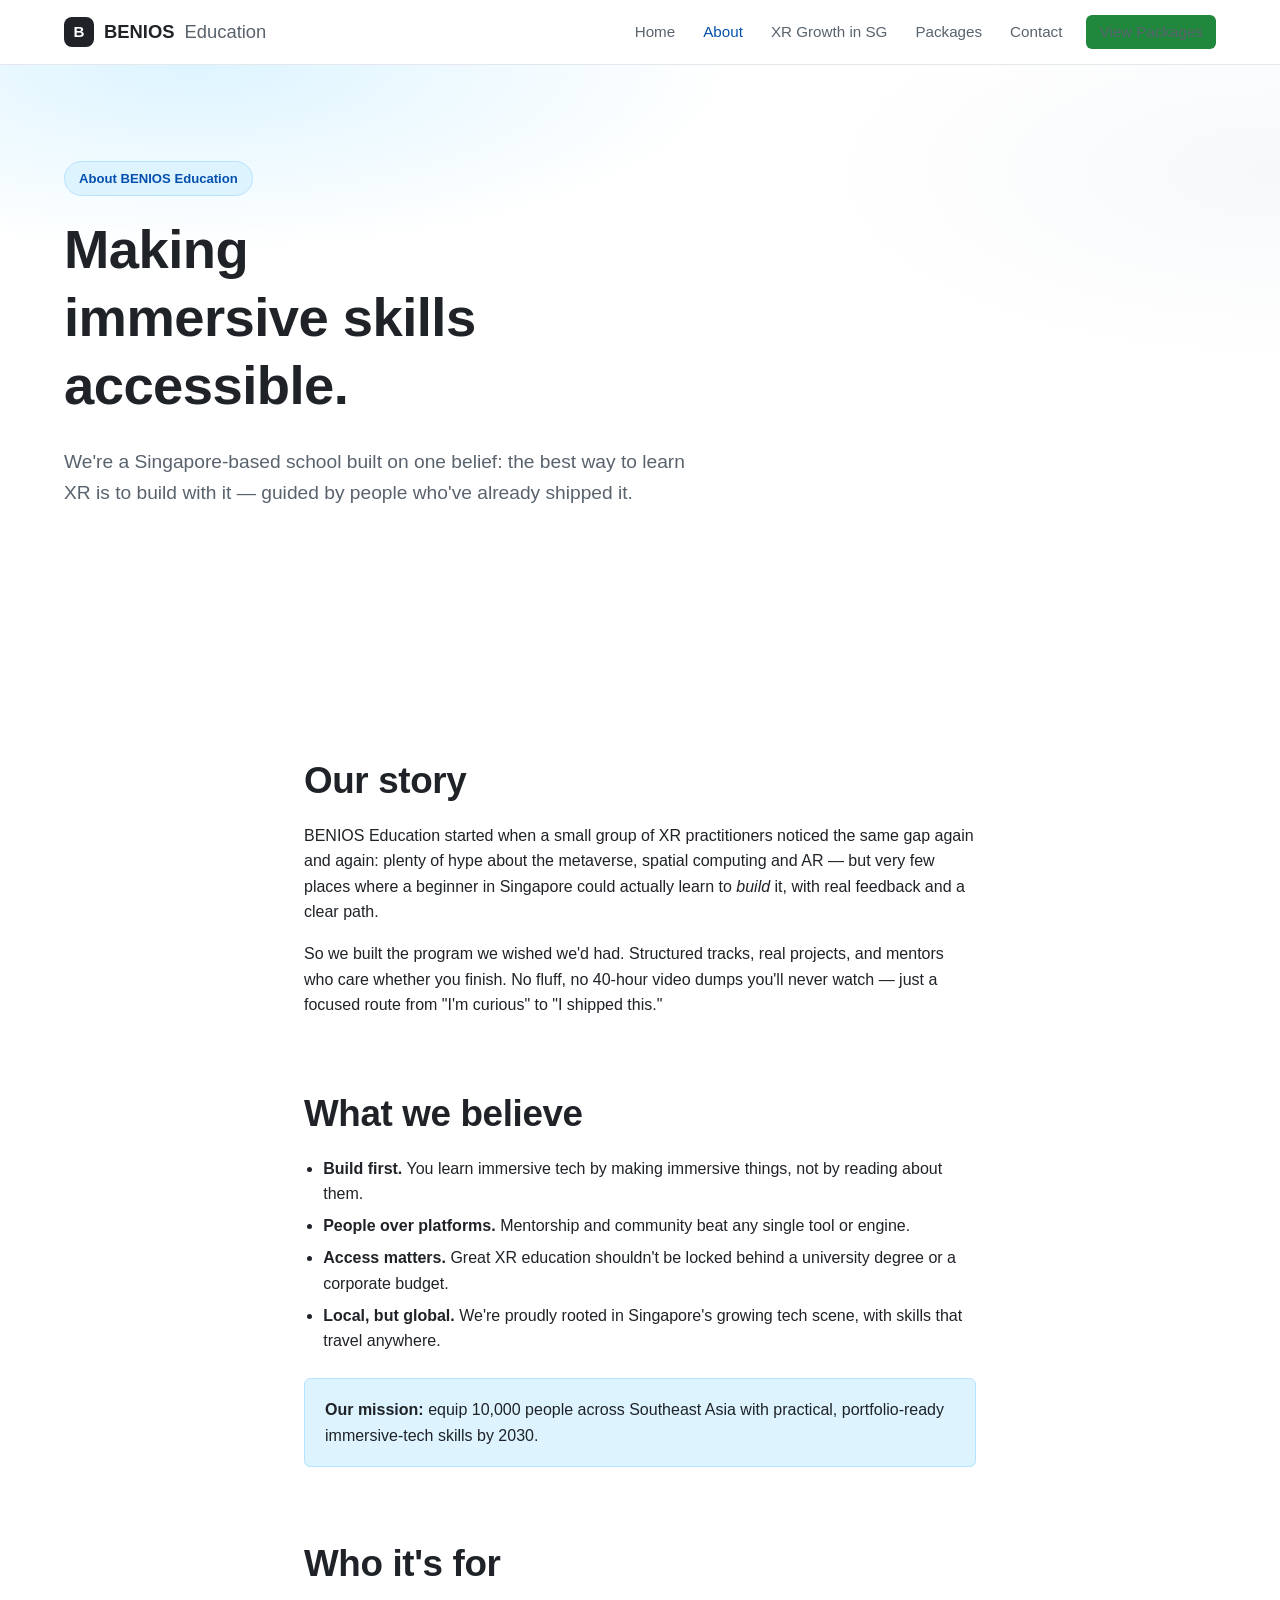
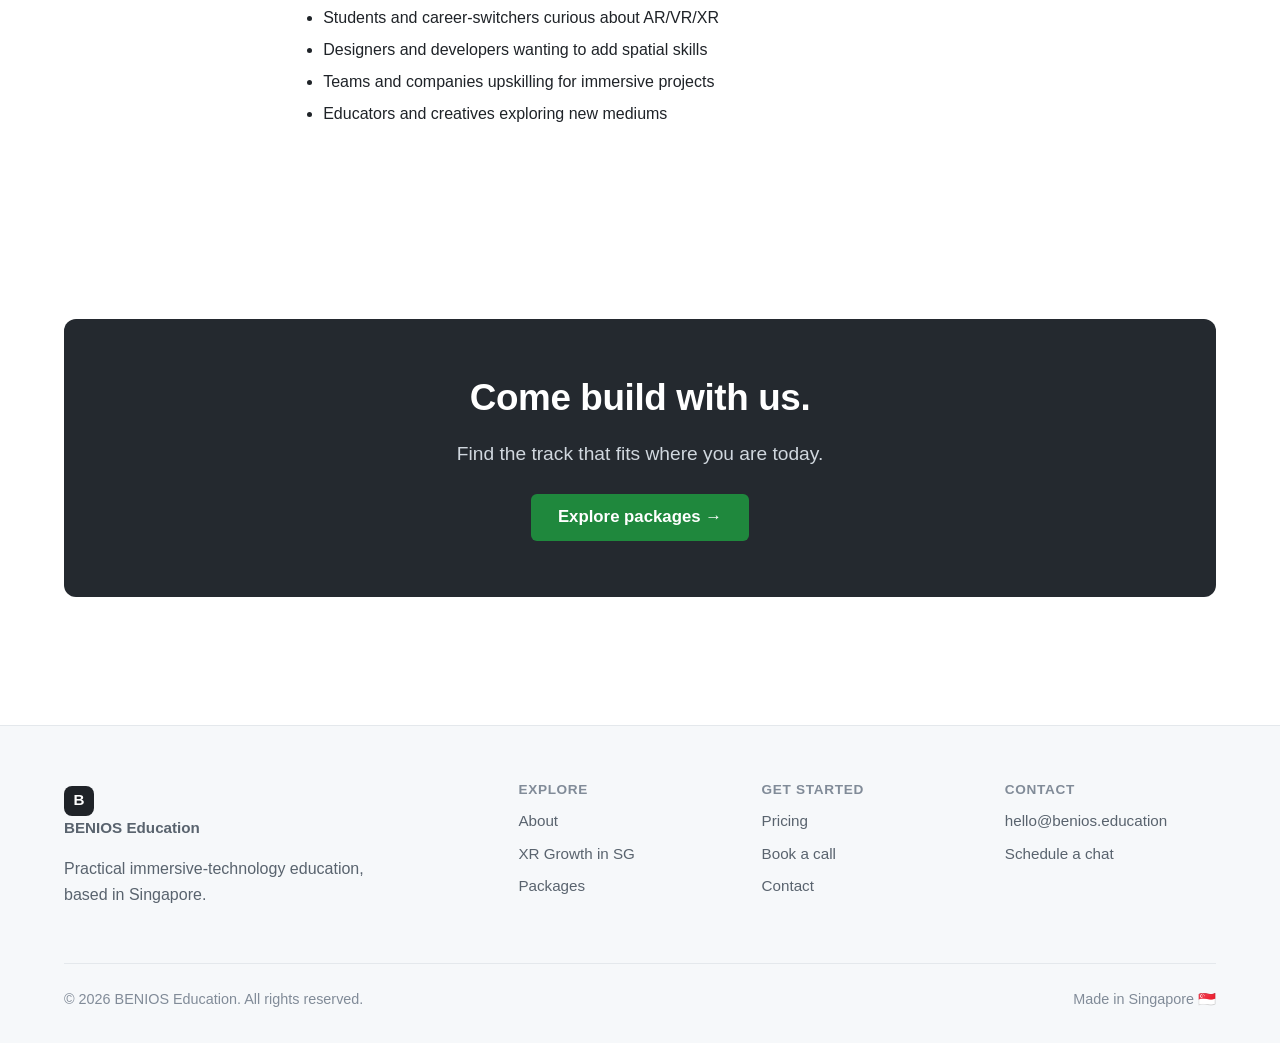
==== about.html @ 7c696fde "Initial BENIOS Education site: landing, about, XR growth, packages, booking - Static multi-page site" ====
<!DOCTYPE html>
<html lang="en">
<head>
  <meta charset="UTF-8" />
  <meta name="viewport" content="width=device-width, initial-scale=1.0" />
  <title>About — BENIOS Education</title>
  <meta name="description" content="BENIOS Education is a Singapore-based immersive-technology school on a mission to make XR skills accessible and practical." />
  <link rel="stylesheet" href="assets/styles.css" />
  <link rel="icon" href="data:image/svg+xml,<svg xmlns='http://www.w3.org/2000/svg' viewBox='0 0 100 100'><rect width='100' height='100' rx='20' fill='%231f2328'/><text x='50' y='68' font-size='58' fill='white' font-family='sans-serif' font-weight='bold' text-anchor='middle'>B</text></svg>" />
</head>
<body>
  <header class="site-header">
    <div class="container nav">
      <a class="brand" href="index.html"><span class="mark">B</span> BENIOS <span class="muted" style="font-weight:500">Education</span></a>
      <button class="nav-toggle" aria-label="Menu" onclick="document.getElementById('nav').classList.toggle('open')">☰</button>
      <nav class="nav-links" id="nav">
        <a href="index.html">Home</a>
        <a href="about.html" class="active">About</a>
        <a href="xr-growth.html">XR Growth in SG</a>
        <a href="packages.html">Packages</a>
        <a href="book.html">Contact</a>
        <a class="btn btn-primary nav-cta" href="packages.html">View Packages</a>
      </nav>
    </div>
  </header>

  <section class="hero">
    <div class="container">
      <span class="eyebrow">About BENIOS Education</span>
      <h1>Making immersive skills accessible.</h1>
      <p class="lead">We're a Singapore-based school built on one belief: the best way to learn XR is to build with it — guided by people who've already shipped it.</p>
    </div>
  </section>

  <section class="section">
    <div class="container prose">
      <h2>Our story</h2>
      <p>BENIOS Education started when a small group of XR practitioners noticed the same gap again and again: plenty of hype about the metaverse, spatial computing and AR — but very few places where a beginner in Singapore could actually learn to <em>build</em> it, with real feedback and a clear path.</p>
      <p>So we built the program we wished we'd had. Structured tracks, real projects, and mentors who care whether you finish. No fluff, no 40-hour video dumps you'll never watch — just a focused route from "I'm curious" to "I shipped this."</p>

      <h2>What we believe</h2>
      <ul>
        <li><strong>Build first.</strong> You learn immersive tech by making immersive things, not by reading about them.</li>
        <li><strong>People over platforms.</strong> Mentorship and community beat any single tool or engine.</li>
        <li><strong>Access matters.</strong> Great XR education shouldn't be locked behind a university degree or a corporate budget.</li>
        <li><strong>Local, but global.</strong> We're proudly rooted in Singapore's growing tech scene, with skills that travel anywhere.</li>
      </ul>

      <div class="callout">
        <strong>Our mission:</strong> equip 10,000 people across Southeast Asia with practical, portfolio-ready immersive-tech skills by 2030.
      </div>

      <h2>Who it's for</h2>
      <ul>
        <li>Students and career-switchers curious about AR/VR/XR</li>
        <li>Designers and developers wanting to add spatial skills</li>
        <li>Teams and companies upskilling for immersive projects</li>
        <li>Educators and creatives exploring new mediums</li>
      </ul>
    </div>
  </section>

  <section class="section">
    <div class="container">
      <div class="cta-band">
        <h2>Come build with us.</h2>
        <p class="lead center" style="margin:0 auto 24px">Find the track that fits where you are today.</p>
        <a class="btn btn-primary btn-lg" href="packages.html">Explore packages →</a>
      </div>
    </div>
  </section>

  <footer class="site-footer">
    <div class="container">
      <div class="footer-grid">
        <div>
          <a class="brand" href="index.html"><span class="mark">B</span> BENIOS Education</a>
          <p class="muted" style="margin-top:12px; max-width:36ch">Practical immersive-technology education, based in Singapore.</p>
        </div>
        <div><h4>Explore</h4><a href="about.html">About</a><a href="xr-growth.html">XR Growth in SG</a><a href="packages.html">Packages</a></div>
        <div><h4>Get started</h4><a href="packages.html">Pricing</a><a href="book.html">Book a call</a><a href="book.html">Contact</a></div>
        <div><h4>Contact</h4><a href="mailto:hello@benios.education">hello@benios.education</a><a href="book.html">Schedule a chat</a></div>
      </div>
      <div class="footer-bottom"><span>© 2026 BENIOS Education. All rights reserved.</span><span>Made in Singapore 🇸🇬</span></div>
    </div>
  </footer>
</body>
</html>
---- assets/styles.css ----
/* ============================================================
   BENIOS Education — Design System
   Built on GitHub Primer principles: system fonts, generous
   whitespace, restrained palette, functional color tokens.
   ============================================================ */

:root {
  /* Primer-style neutral scale */
  --canvas: #ffffff;
  --canvas-subtle: #f6f8fa;
  --canvas-inset: #f0f2f5;
  --border: #d0d7de;
  --border-muted: #e4e8ec;

  --fg-default: #1f2328;
  --fg-muted: #59636e;
  --fg-subtle: #818b98;
  --fg-on-emphasis: #ffffff;

  /* Primer accent (blue) — links, highlights, focus */
  --accent: #0969da;
  --accent-emphasis: #0550ae;
  --accent-subtle: #ddf4ff;
  --accent-muted: #b6e3ff;

  /* Primer primary action (green) */
  --primary: #1f883d;
  --primary-emphasis: #1a7f37;

  --success: #1a7f37;
  --attention: #9a6700;

  --shadow-sm: 0 1px 3px rgba(31, 35, 40, 0.06), 0 1px 2px rgba(31, 35, 40, 0.04);
  --shadow-md: 0 8px 24px rgba(31, 35, 40, 0.10);
  --shadow-lg: 0 16px 48px rgba(31, 35, 40, 0.16);

  --radius: 6px;
  --radius-lg: 12px;
  --maxw: 1200px;

  --font: -apple-system, BlinkMacSystemFont, "Segoe UI", "Noto Sans",
    Helvetica, Arial, sans-serif;
  --mono: ui-monospace, SFMono-Regular, "SF Mono", Menlo, Consolas, monospace;
}

* { box-sizing: border-box; }

html { scroll-behavior: smooth; }

body {
  margin: 0;
  font-family: var(--font);
  color: var(--fg-default);
  background: var(--canvas);
  line-height: 1.6;
  -webkit-font-smoothing: antialiased;
  text-rendering: optimizeLegibility;
}

a { color: var(--accent-emphasis); text-decoration: none; }
a:hover { text-decoration: underline; }

h1, h2, h3, h4 { line-height: 1.25; letter-spacing: -0.01em; margin: 0 0 .5em; }
h1 { font-size: clamp(2.2rem, 5vw, 3.4rem); font-weight: 800; }
h2 { font-size: clamp(1.6rem, 3.5vw, 2.3rem); font-weight: 700; }
h3 { font-size: 1.25rem; font-weight: 650; }
p { margin: 0 0 1rem; }

.container { max-width: var(--maxw); margin: 0 auto; padding: 0 24px; }
.section { padding: 88px 0; }
.section-sm { padding: 56px 0; }
.center { text-align: center; }
.muted { color: var(--fg-muted); }
.lead { font-size: 1.2rem; color: var(--fg-muted); max-width: 640px; }
.lead.center { margin-left: auto; margin-right: auto; }

/* ---------- Buttons ---------- */
.btn {
  display: inline-flex; align-items: center; gap: 8px;
  padding: 11px 20px; border-radius: var(--radius);
  font-weight: 600; font-size: .95rem; cursor: pointer;
  border: 1px solid transparent; transition: all .15s ease;
  text-decoration: none; line-height: 1;
}
.btn:hover { text-decoration: none; }
.btn-primary { background: var(--primary); color: #fff; }
.btn-primary:hover { background: var(--primary-emphasis); box-shadow: var(--shadow-md); }
.btn-secondary { background: var(--canvas); color: var(--fg-default); border-color: var(--border); }
.btn-secondary:hover { background: var(--canvas-subtle); border-color: var(--fg-subtle); }
.btn-lg { padding: 14px 26px; font-size: 1.05rem; }
.btn-block { width: 100%; justify-content: center; }

/* ---------- Header ---------- */
.site-header {
  position: sticky; top: 0; z-index: 50;
  background: rgba(255,255,255,.85); backdrop-filter: saturate(180%) blur(12px);
  border-bottom: 1px solid var(--border-muted);
}
.nav { display: flex; align-items: center; justify-content: space-between; height: 64px; }
.brand { display: flex; align-items: center; gap: 10px; font-weight: 800; font-size: 1.15rem; color: var(--fg-default); }
.brand:hover { text-decoration: none; }
.brand .mark {
  width: 30px; height: 30px; border-radius: 8px;
  background: var(--fg-default);
  display: grid; place-items: center; color: #fff; font-weight: 800; font-size: .95rem;
}
.nav-links { display: flex; align-items: center; gap: 4px; }
.nav-links a { color: var(--fg-muted); font-weight: 500; font-size: .95rem; padding: 8px 12px; border-radius: var(--radius); }
.nav-links a:hover { color: var(--fg-default); background: var(--canvas-subtle); text-decoration: none; }
.nav-links a.active { color: var(--accent-emphasis); }
.nav-cta { margin-left: 8px; }
.nav-toggle { display: none; background: none; border: 1px solid var(--border); border-radius: var(--radius); padding: 6px 10px; cursor: pointer; }

/* ---------- Hero ---------- */
.hero { padding: 96px 0 72px; position: relative; overflow: hidden; }
.hero::before {
  content: ""; position: absolute; inset: 0; z-index: -1;
  background:
    radial-gradient(60% 50% at 15% 0%, var(--accent-subtle), transparent 70%),
    radial-gradient(50% 50% at 100% 20%, var(--canvas-subtle), transparent 70%);
}
.eyebrow {
  display: inline-flex; align-items: center; gap: 8px;
  background: var(--accent-subtle); color: var(--accent-emphasis);
  border: 1px solid var(--accent-muted);
  padding: 6px 14px; border-radius: 999px; font-size: .82rem; font-weight: 600;
  margin-bottom: 20px;
}
.hero h1 { max-width: 14ch; }
.hero-cta { display: flex; gap: 12px; flex-wrap: wrap; margin-top: 28px; }
.hero-note { margin-top: 16px; font-size: .9rem; color: var(--fg-subtle); }

/* ---------- Grid & cards ---------- */
.grid { display: grid; gap: 24px; }
.grid-3 { grid-template-columns: repeat(3, 1fr); }
.grid-2 { grid-template-columns: repeat(2, 1fr); }

.card {
  background: var(--canvas); border: 1px solid var(--border-muted);
  border-radius: var(--radius-lg); padding: 28px;
  box-shadow: var(--shadow-sm); transition: transform .15s ease, box-shadow .15s ease, border-color .15s ease;
}
.card:hover { transform: translateY(-3px); box-shadow: var(--shadow-md); border-color: var(--accent-muted); }
.card .icon {
  width: 44px; height: 44px; border-radius: 10px; background: var(--accent-subtle);
  display: grid; place-items: center; font-size: 1.3rem; margin-bottom: 16px;
}

/* ---------- Stats ---------- */
.stats { display: grid; grid-template-columns: repeat(4, 1fr); gap: 24px; text-align: center; }
.stat .num { font-size: 2.4rem; font-weight: 800; color: var(--accent-emphasis); letter-spacing: -0.02em; }
.stat .label { color: var(--fg-muted); font-size: .95rem; }

/* ---------- Pricing ---------- */
.pricing { display: grid; grid-template-columns: repeat(3, 1fr); gap: 24px; align-items: start; }
.plan {
  background: var(--canvas); border: 1px solid var(--border);
  border-radius: var(--radius-lg); padding: 32px; display: flex; flex-direction: column;
  box-shadow: var(--shadow-sm);
}
.plan.featured { border: 2px solid var(--accent); box-shadow: var(--shadow-md); position: relative; }
.plan.featured .badge {
  position: absolute; top: -13px; left: 50%; transform: translateX(-50%);
  background: var(--accent); color: #fff; font-size: .75rem; font-weight: 700;
  padding: 5px 14px; border-radius: 999px; letter-spacing: .02em;
}
.plan .name { font-size: 1.15rem; font-weight: 700; }
.plan .price { font-size: 2.6rem; font-weight: 800; letter-spacing: -0.02em; margin: 8px 0 2px; }
.plan .price span { font-size: 1rem; font-weight: 500; color: var(--fg-muted); }
.plan .desc { color: var(--fg-muted); font-size: .95rem; min-height: 44px; }
.plan ul { list-style: none; padding: 0; margin: 22px 0; flex: 1; }
.plan li { display: flex; gap: 10px; align-items: flex-start; padding: 7px 0; font-size: .95rem; }
.plan li::before { content: "✓"; color: var(--success); font-weight: 800; flex: none; }

/* ---------- Steps ---------- */
.steps { counter-reset: step; display: grid; gap: 20px; }
.step { display: flex; gap: 18px; }
.step .n {
  counter-increment: step; flex: none; width: 38px; height: 38px; border-radius: 50%;
  background: var(--accent); color: #fff; font-weight: 700; display: grid; place-items: center;
}
.step .n::before { content: counter(step); }

/* ---------- CTA band ---------- */
.cta-band {
  background: #24292f;
  color: #fff; border-radius: var(--radius-lg); padding: 56px 48px; text-align: center;
}
.cta-band h2 { color: #fff; }
.cta-band .lead, .cta-band .muted { color: #d0d7de; }
.cta-band .btn-secondary { background: transparent; color: #fff; border-color: #57606a; }
.cta-band .btn-secondary:hover { background: #32383f; border-color: #8b949e; }

/* ---------- Footer ---------- */
.site-footer { border-top: 1px solid var(--border-muted); background: var(--canvas-subtle); padding: 56px 0 32px; margin-top: 40px; }
.footer-grid { display: grid; grid-template-columns: 2fr 1fr 1fr 1fr; gap: 32px; }
.footer-grid h4 { font-size: .85rem; text-transform: uppercase; letter-spacing: .05em; color: var(--fg-subtle); }
.footer-grid a { display: block; color: var(--fg-muted); padding: 4px 0; font-size: .95rem; }
.footer-bottom { border-top: 1px solid var(--border-muted); margin-top: 40px; padding-top: 24px; color: var(--fg-subtle); font-size: .9rem; display: flex; justify-content: space-between; flex-wrap: wrap; gap: 8px; }

/* ---------- Misc ---------- */
.pill { display: inline-block; background: var(--accent-subtle); color: var(--accent-emphasis); font-size: .8rem; font-weight: 600; padding: 4px 12px; border-radius: 999px; margin-bottom: 16px; }
.divider { height: 1px; background: var(--border-muted); border: 0; margin: 0; }
.prose { max-width: 720px; margin: 0 auto; }
.prose h2 { margin-top: 2em; }
.prose ul { padding-left: 1.2em; }
.prose li { margin: .4em 0; }
.callout { background: var(--accent-subtle); border: 1px solid var(--accent-muted); border-radius: var(--radius); padding: 18px 20px; margin: 24px 0; }
.embed-wrap { border: 1px solid var(--border); border-radius: var(--radius-lg); overflow: hidden; box-shadow: var(--shadow-sm); background: #fff; }

/* ---------- Responsive ---------- */
@media (max-width: 900px) {
  .grid-3, .pricing, .footer-grid { grid-template-columns: 1fr; }
  .grid-2 { grid-template-columns: 1fr; }
  .stats { grid-template-columns: repeat(2, 1fr); }
  .nav-links { display: none; position: absolute; top: 64px; left: 0; right: 0; flex-direction: column; background: #fff; border-bottom: 1px solid var(--border); padding: 12px 24px; align-items: stretch; }
  .nav-links.open { display: flex; }
  .nav-links a { padding: 12px; }
  .nav-toggle { display: block; }
  .cta-band { padding: 40px 24px; }
  .section { padding: 60px 0; }
}
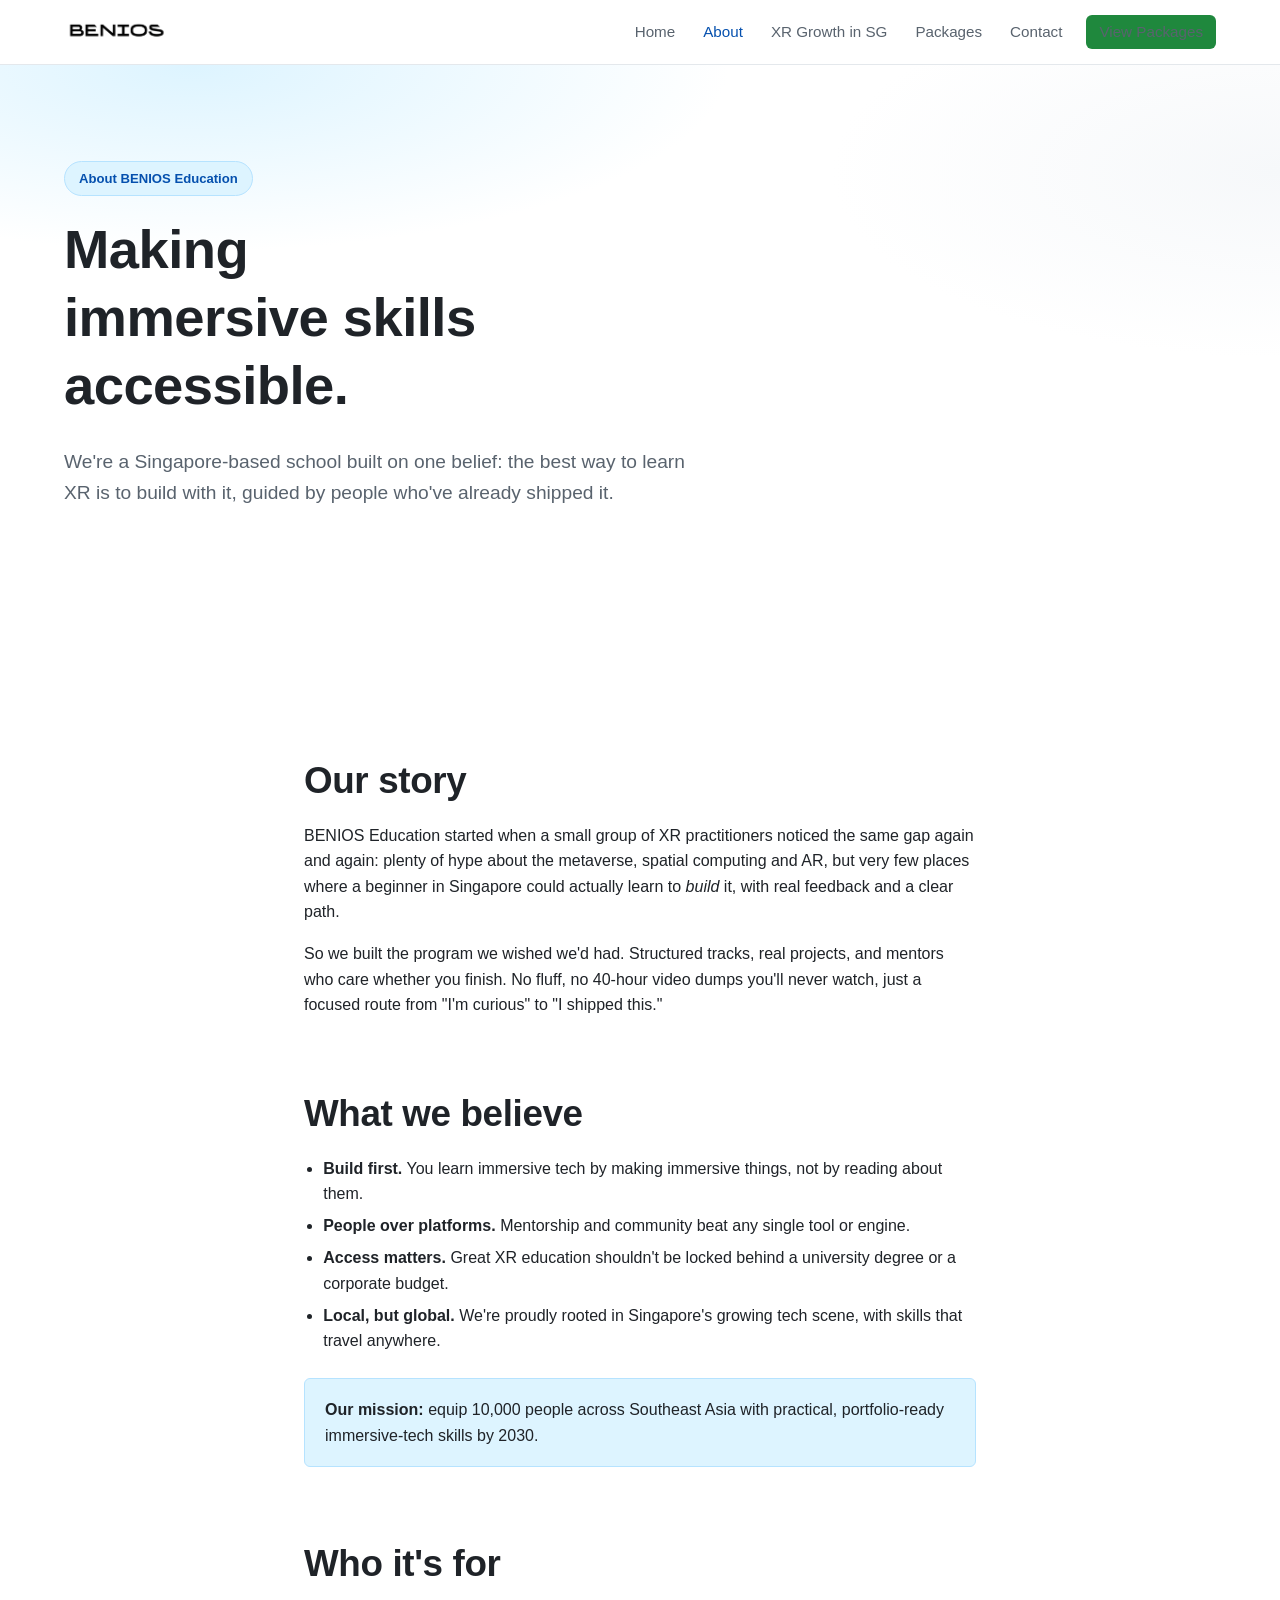
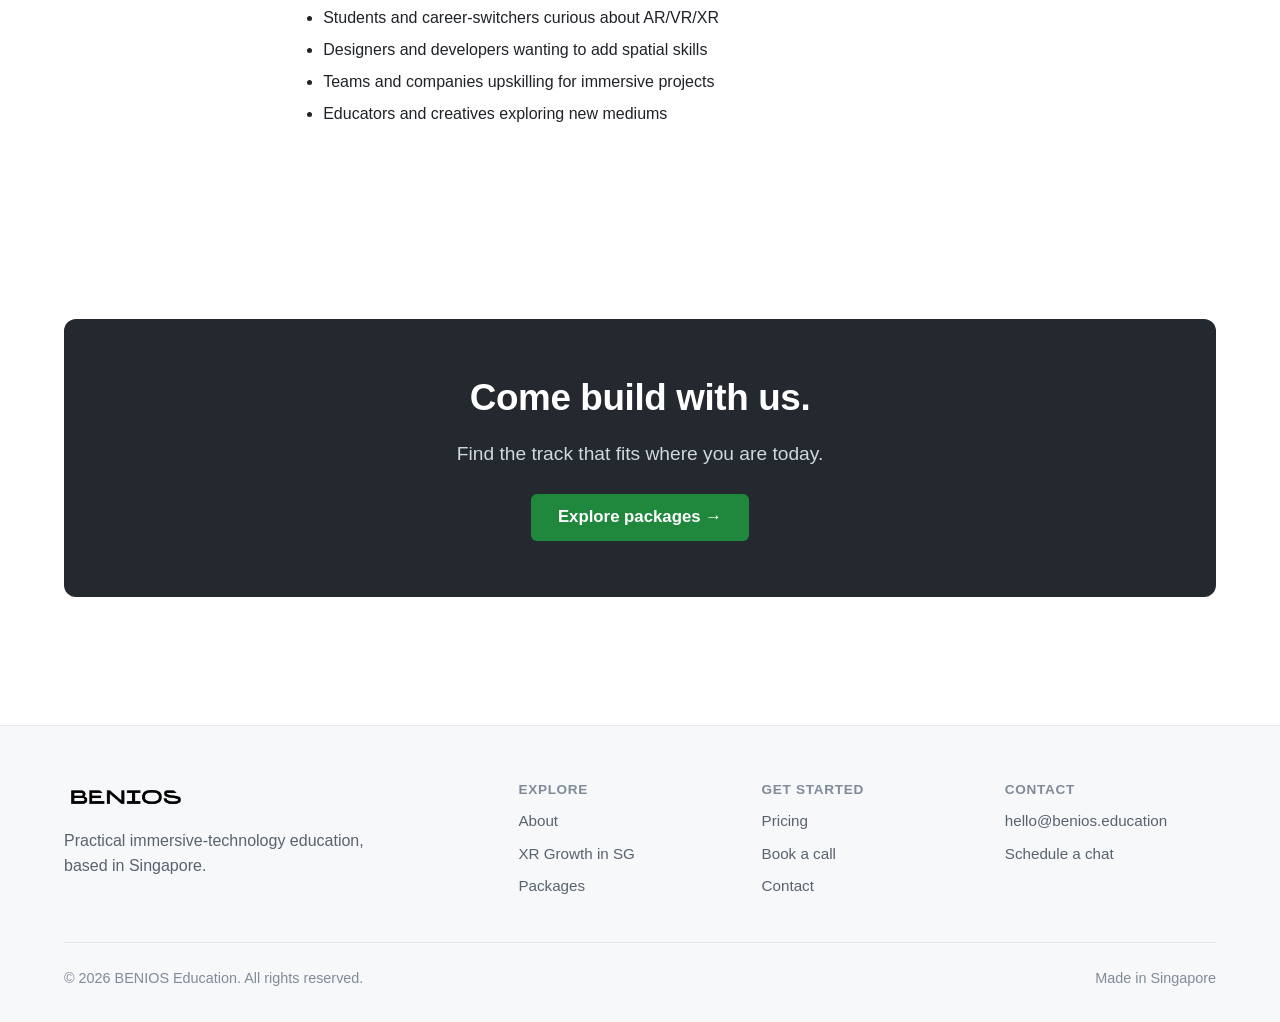
==== commit 83f499ff: "Replace brand mark with BENIOS logo, swap emojis for Octicon SVGs, remove dashes - Header/footer bra" ====
--- a/about.html
+++ b/about.html
@@ -3,7 +3,7 @@
 <head>
   <meta charset="UTF-8" />
   <meta name="viewport" content="width=device-width, initial-scale=1.0" />
-  <title>About — BENIOS Education</title>
+  <title>About | BENIOS Education</title>
   <meta name="description" content="BENIOS Education is a Singapore-based immersive-technology school on a mission to make XR skills accessible and practical." />
   <link rel="stylesheet" href="assets/styles.css" />
   <link rel="icon" href="data:image/svg+xml,<svg xmlns='http://www.w3.org/2000/svg' viewBox='0 0 100 100'><rect width='100' height='100' rx='20' fill='%231f2328'/><text x='50' y='68' font-size='58' fill='white' font-family='sans-serif' font-weight='bold' text-anchor='middle'>B</text></svg>" />
@@ -11,7 +11,7 @@
 <body>
   <header class="site-header">
     <div class="container nav">
-      <a class="brand" href="index.html"><span class="mark">B</span> BENIOS <span class="muted" style="font-weight:500">Education</span></a>
+      <a class="brand" href="index.html"><img class="logo" src="assets/benios-logo.png" alt="BENIOS Education" /></a>
       <button class="nav-toggle" aria-label="Menu" onclick="document.getElementById('nav').classList.toggle('open')">☰</button>
       <nav class="nav-links" id="nav">
         <a href="index.html">Home</a>
@@ -28,15 +28,15 @@
     <div class="container">
       <span class="eyebrow">About BENIOS Education</span>
       <h1>Making immersive skills accessible.</h1>
-      <p class="lead">We're a Singapore-based school built on one belief: the best way to learn XR is to build with it — guided by people who've already shipped it.</p>
+      <p class="lead">We're a Singapore-based school built on one belief: the best way to learn XR is to build with it, guided by people who've already shipped it.</p>
     </div>
   </section>
 
   <section class="section">
     <div class="container prose">
       <h2>Our story</h2>
-      <p>BENIOS Education started when a small group of XR practitioners noticed the same gap again and again: plenty of hype about the metaverse, spatial computing and AR — but very few places where a beginner in Singapore could actually learn to <em>build</em> it, with real feedback and a clear path.</p>
-      <p>So we built the program we wished we'd had. Structured tracks, real projects, and mentors who care whether you finish. No fluff, no 40-hour video dumps you'll never watch — just a focused route from "I'm curious" to "I shipped this."</p>
+      <p>BENIOS Education started when a small group of XR practitioners noticed the same gap again and again: plenty of hype about the metaverse, spatial computing and AR, but very few places where a beginner in Singapore could actually learn to <em>build</em> it, with real feedback and a clear path.</p>
+      <p>So we built the program we wished we'd had. Structured tracks, real projects, and mentors who care whether you finish. No fluff, no 40-hour video dumps you'll never watch, just a focused route from "I'm curious" to "I shipped this."</p>
 
       <h2>What we believe</h2>
       <ul>
@@ -74,14 +74,14 @@
     <div class="container">
       <div class="footer-grid">
         <div>
-          <a class="brand" href="index.html"><span class="mark">B</span> BENIOS Education</a>
+          <a class="brand" href="index.html"><img class="logo" src="assets/benios-logo.png" alt="BENIOS Education" /></a>
           <p class="muted" style="margin-top:12px; max-width:36ch">Practical immersive-technology education, based in Singapore.</p>
         </div>
         <div><h4>Explore</h4><a href="about.html">About</a><a href="xr-growth.html">XR Growth in SG</a><a href="packages.html">Packages</a></div>
         <div><h4>Get started</h4><a href="packages.html">Pricing</a><a href="book.html">Book a call</a><a href="book.html">Contact</a></div>
         <div><h4>Contact</h4><a href="mailto:hello@benios.education">hello@benios.education</a><a href="book.html">Schedule a chat</a></div>
       </div>
-      <div class="footer-bottom"><span>© 2026 BENIOS Education. All rights reserved.</span><span>Made in Singapore 🇸🇬</span></div>
+      <div class="footer-bottom"><span>© 2026 BENIOS Education. All rights reserved.</span><span>Made in Singapore</span></div>
     </div>
   </footer>
 </body>
--- a/assets/styles.css
+++ b/assets/styles.css
@@ -99,11 +99,8 @@
 .nav { display: flex; align-items: center; justify-content: space-between; height: 64px; }
 .brand { display: flex; align-items: center; gap: 10px; font-weight: 800; font-size: 1.15rem; color: var(--fg-default); }
 .brand:hover { text-decoration: none; }
-.brand .mark {
-  width: 30px; height: 30px; border-radius: 8px;
-  background: var(--fg-default);
-  display: grid; place-items: center; color: #fff; font-weight: 800; font-size: .95rem;
-}
+.brand .logo { height: 22px; width: auto; display: block; }
+.site-footer .brand .logo { height: 26px; }
 .nav-links { display: flex; align-items: center; gap: 4px; }
 .nav-links a { color: var(--fg-muted); font-weight: 500; font-size: .95rem; padding: 8px 12px; border-radius: var(--radius); }
 .nav-links a:hover { color: var(--fg-default); background: var(--canvas-subtle); text-decoration: none; }
@@ -143,8 +140,12 @@
 .card:hover { transform: translateY(-3px); box-shadow: var(--shadow-md); border-color: var(--accent-muted); }
 .card .icon {
   width: 44px; height: 44px; border-radius: 10px; background: var(--accent-subtle);
-  display: grid; place-items: center; font-size: 1.3rem; margin-bottom: 16px;
-}
+  display: grid; place-items: center; margin-bottom: 16px;
+}
+.card .icon img { width: 22px; height: 22px; display: block; }
+/* inline heading icon */
+.h-icon { width: 20px; height: 20px; vertical-align: -4px; margin-right: 8px; }
+.feature-illus img { width: 40px; height: 40px; }
 
 /* ---------- Stats ---------- */
 .stats { display: grid; grid-template-columns: repeat(4, 1fr); gap: 24px; text-align: center; }
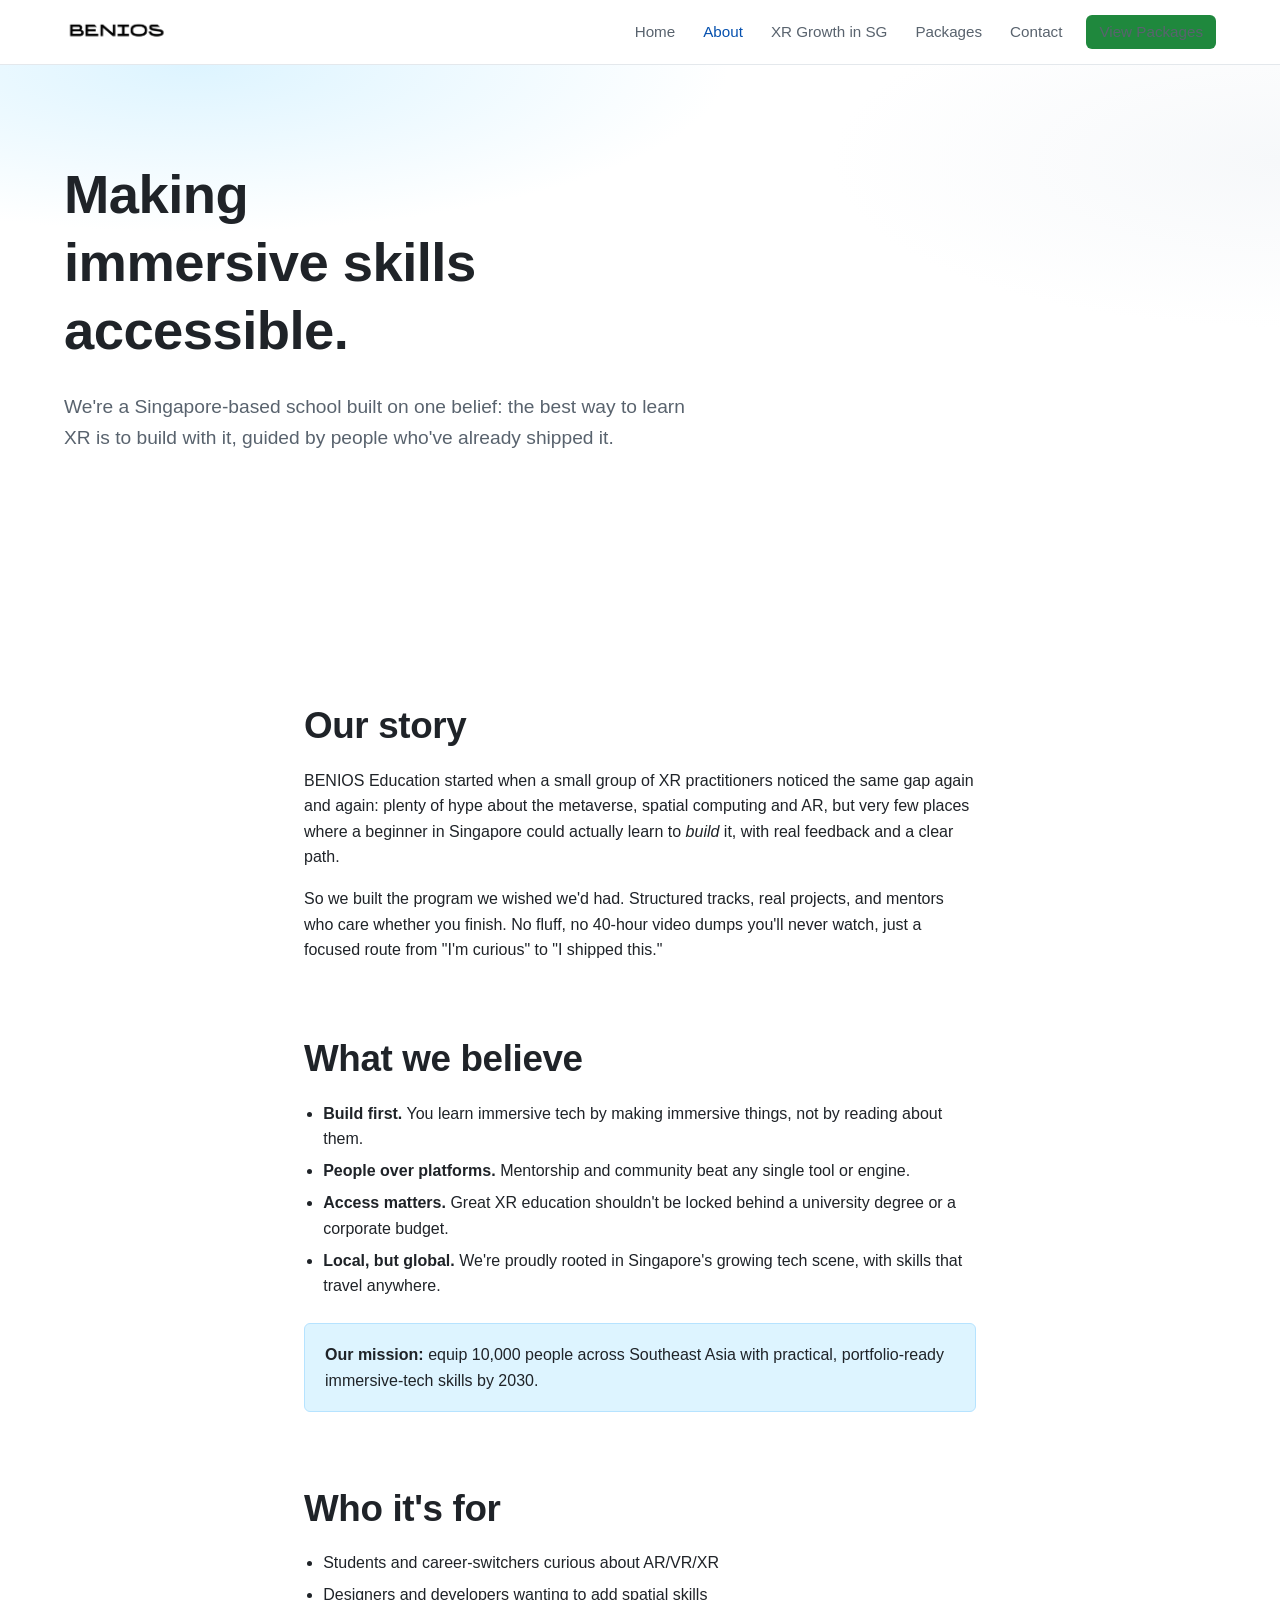
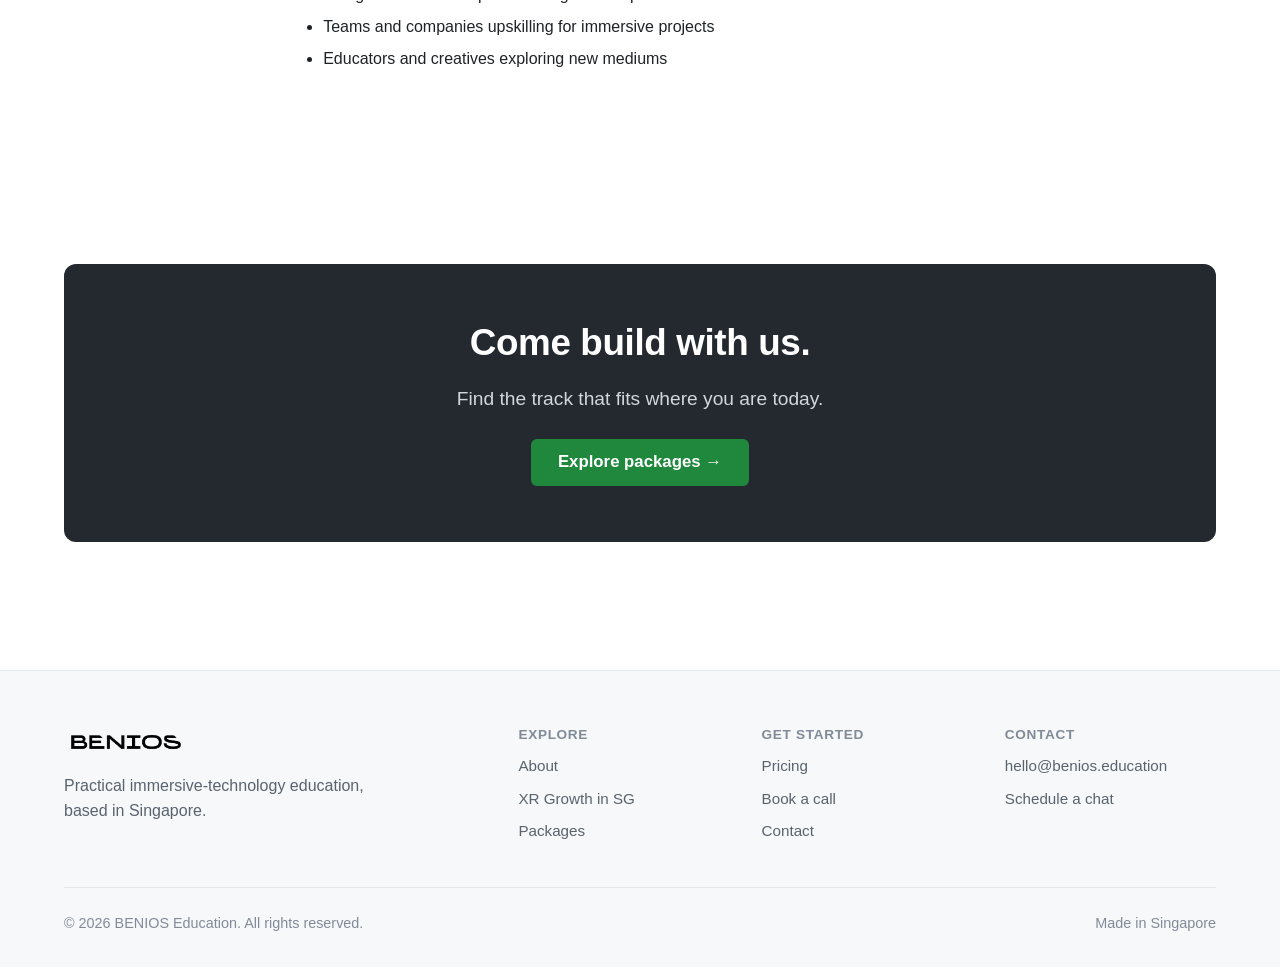
==== commit b82b557a: "Responsive + landing interactions; remove eyebrow/pill labels and packages CTA - Remove blue label c" ====
--- a/about.html
+++ b/about.html
@@ -26,7 +26,6 @@
 
   <section class="hero">
     <div class="container">
-      <span class="eyebrow">About BENIOS Education</span>
       <h1>Making immersive skills accessible.</h1>
       <p class="lead">We're a Singapore-based school built on one belief: the best way to learn XR is to build with it, guided by people who've already shipped it.</p>
     </div>
--- a/assets/styles.css
+++ b/assets/styles.css
@@ -209,15 +209,78 @@
 .callout { background: var(--accent-subtle); border: 1px solid var(--accent-muted); border-radius: var(--radius); padding: 18px 20px; margin: 24px 0; }
 .embed-wrap { border: 1px solid var(--border); border-radius: var(--radius-lg); overflow: hidden; box-shadow: var(--shadow-sm); background: #fff; }
 
+/* ============================================================
+   Scroll reveal (stats + sections on the landing page)
+   Only active once JS adds .reveal-on to <body>, so content is
+   never hidden if JavaScript is disabled.
+   ============================================================ */
+body.reveal-on .reveal,
+body.reveal-on .stat-reveal .stat {
+  opacity: 0; transform: translateY(24px);
+  transition: opacity .7s cubic-bezier(.2,.7,.2,1), transform .7s cubic-bezier(.2,.7,.2,1);
+}
+body.reveal-on .reveal.in-view,
+body.reveal-on .stat-reveal.in-view .stat { opacity: 1; transform: none; }
+/* stagger the four stat tiles */
+body.reveal-on .stat-reveal.in-view .stat:nth-child(1) { transition-delay: .00s; }
+body.reveal-on .stat-reveal.in-view .stat:nth-child(2) { transition-delay: .10s; }
+body.reveal-on .stat-reveal.in-view .stat:nth-child(3) { transition-delay: .20s; }
+body.reveal-on .stat-reveal.in-view .stat:nth-child(4) { transition-delay: .30s; }
+
+@media (prefers-reduced-motion: reduce) {
+  body.reveal-on .reveal,
+  body.reveal-on .stat-reveal .stat { opacity: 1 !important; transform: none !important; transition: none !important; }
+}
+
+/* ============================================================
+   Section snapping — landing page only (scoped via :has()).
+   Each major section behaves like a frame that fills the
+   viewport and snaps into place. Uses "proximity" so it never
+   fights the user, and only on larger screens where it feels
+   good; mobile scrolls normally.
+   ============================================================ */
+@media (min-width: 820px) and (prefers-reduced-motion: no-preference) {
+  html:has(body.landing) { scroll-snap-type: y proximity; scroll-padding-top: 64px; }
+  body.landing .snap {
+    scroll-snap-align: start;
+    min-height: 100vh;
+    display: flex; flex-direction: column; justify-content: center;
+  }
+  body.landing .snap.hero { min-height: calc(100vh - 64px); }
+}
+
 /* ---------- Responsive ---------- */
+* { min-width: 0; }
+html, body { max-width: 100%; overflow-x: hidden; }
+img, svg { max-width: 100%; }
+
 @media (max-width: 900px) {
   .grid-3, .pricing, .footer-grid { grid-template-columns: 1fr; }
   .grid-2 { grid-template-columns: 1fr; }
   .stats { grid-template-columns: repeat(2, 1fr); }
-  .nav-links { display: none; position: absolute; top: 64px; left: 0; right: 0; flex-direction: column; background: #fff; border-bottom: 1px solid var(--border); padding: 12px 24px; align-items: stretch; }
+  .nav-links { display: none; position: absolute; top: 64px; left: 0; right: 0; flex-direction: column; background: #fff; border-bottom: 1px solid var(--border); padding: 12px 24px; align-items: stretch; gap: 2px; }
   .nav-links.open { display: flex; }
   .nav-links a { padding: 12px; }
+  .nav-cta { margin: 8px 0 0; text-align: center; }
   .nav-toggle { display: block; }
   .cta-band { padding: 40px 24px; }
   .section { padding: 60px 0; }
-}
+  .hero { padding: 64px 0 48px; }
+}
+
+@media (max-width: 560px) {
+  .container { padding: 0 18px; }
+  .stats { grid-template-columns: repeat(2, 1fr); gap: 28px 16px; }
+  .stat .num { font-size: 2rem; }
+  .hero { padding: 48px 0 36px; }
+  .hero .lead, .lead { font-size: 1.05rem; }
+  .btn-lg { padding: 12px 20px; font-size: 1rem; }
+  .hero-cta { gap: 10px; }
+  .hero-cta .btn { width: 100%; justify-content: center; }
+  .card, .plan { padding: 24px; }
+  .cta-band { padding: 32px 20px; }
+  .cta-band .btn { display: block; margin: 8px 0 0 !important; }
+  .footer-bottom { flex-direction: column; }
+  .step .n { width: 34px; height: 34px; }
+  .embed-wrap .calendly-inline-widget { height: 620px; }
+}
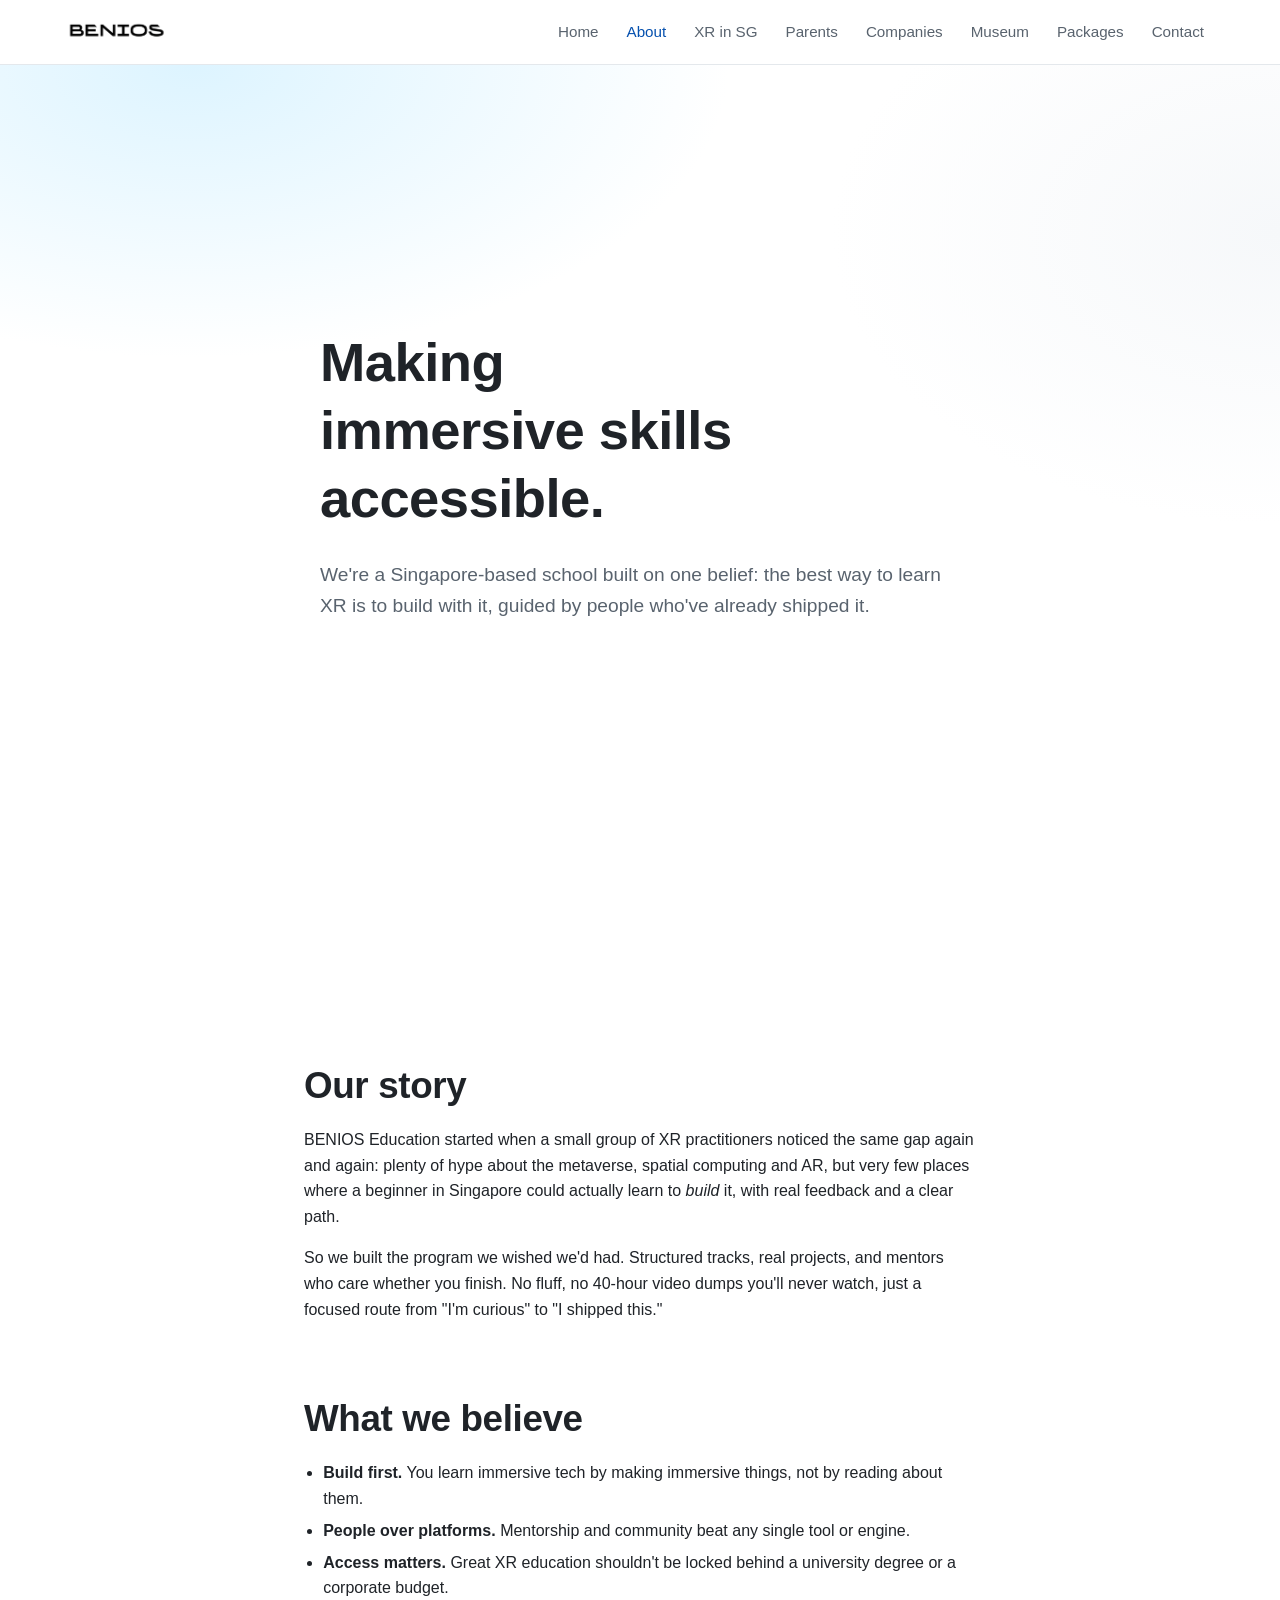
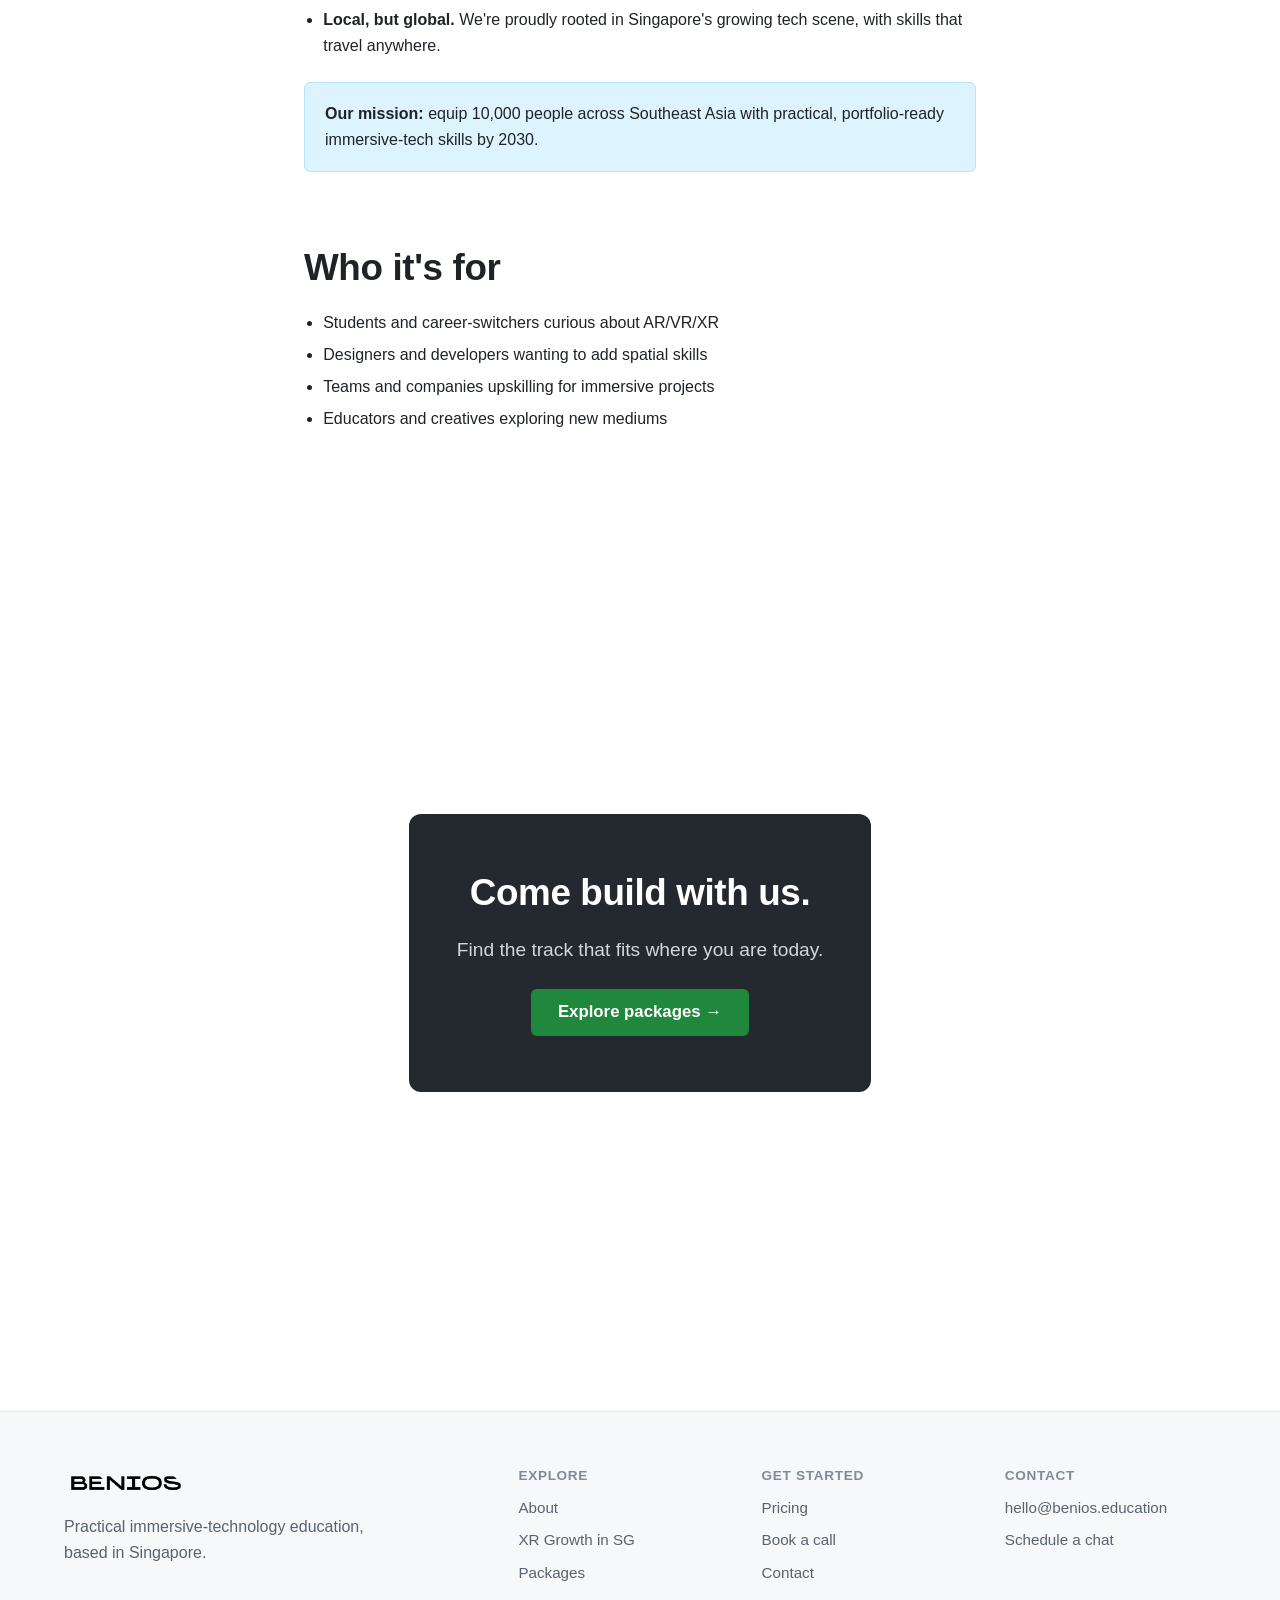
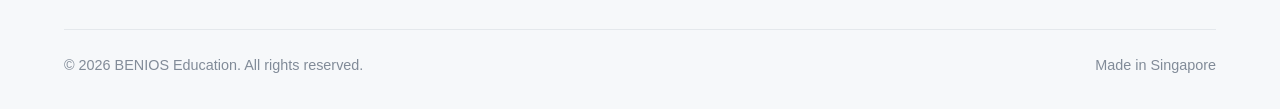
==== commit 4459ce80: "Add Parents/Companies/Museum pages; site-wide snapping; bigger stats - New audience pages (parents, " ====
--- a/about.html
+++ b/about.html
@@ -8,7 +8,7 @@
   <link rel="stylesheet" href="assets/styles.css" />
   <link rel="icon" href="data:image/svg+xml,<svg xmlns='http://www.w3.org/2000/svg' viewBox='0 0 100 100'><rect width='100' height='100' rx='20' fill='%231f2328'/><text x='50' y='68' font-size='58' fill='white' font-family='sans-serif' font-weight='bold' text-anchor='middle'>B</text></svg>" />
 </head>
-<body>
+<body class="snap-page">
   <header class="site-header">
     <div class="container nav">
       <a class="brand" href="index.html"><img class="logo" src="assets/benios-logo.png" alt="BENIOS Education" /></a>
@@ -16,15 +16,17 @@
       <nav class="nav-links" id="nav">
         <a href="index.html">Home</a>
         <a href="about.html" class="active">About</a>
-        <a href="xr-growth.html">XR Growth in SG</a>
+        <a href="xr-growth.html">XR in SG</a>
+        <a href="parents.html">Parents</a>
+        <a href="companies.html">Companies</a>
+        <a href="museum.html">Museum</a>
         <a href="packages.html">Packages</a>
         <a href="book.html">Contact</a>
-        <a class="btn btn-primary nav-cta" href="packages.html">View Packages</a>
       </nav>
     </div>
   </header>
 
-  <section class="hero">
+  <section class="hero snap">
     <div class="container">
       <h1>Making immersive skills accessible.</h1>
       <p class="lead">We're a Singapore-based school built on one belief: the best way to learn XR is to build with it, guided by people who've already shipped it.</p>
@@ -59,7 +61,7 @@
     </div>
   </section>
 
-  <section class="section">
+  <section class="section snap">
     <div class="container">
       <div class="cta-band">
         <h2>Come build with us.</h2>
@@ -83,5 +85,7 @@
       <div class="footer-bottom"><span>© 2026 BENIOS Education. All rights reserved.</span><span>Made in Singapore</span></div>
     </div>
   </footer>
+
+  <script src="assets/site.js" defer></script>
 </body>
 </html>
--- a/assets/styles.css
+++ b/assets/styles.css
@@ -149,7 +149,7 @@
 
 /* ---------- Stats ---------- */
 .stats { display: grid; grid-template-columns: repeat(4, 1fr); gap: 24px; text-align: center; }
-.stat .num { font-size: 2.4rem; font-weight: 800; color: var(--accent-emphasis); letter-spacing: -0.02em; }
+.stat .num { font-size: clamp(3rem, 5vw, 4rem); font-weight: 800; color: var(--accent-emphasis); letter-spacing: -0.02em; line-height: 1.05; }
 .stat .label { color: var(--fg-muted); font-size: .95rem; }
 
 /* ---------- Pricing ---------- */
@@ -233,36 +233,52 @@
 }
 
 /* ============================================================
-   Section snapping — landing page only (scoped via :has()).
-   Each major section behaves like a frame that fills the
-   viewport and snaps into place. Uses "proximity" so it never
-   fights the user, and only on larger screens where it feels
-   good; mobile scrolls normally.
+   Section framing — landing page only.
+   Each major section is sized to fill the viewport (minus the
+   64px sticky header) so it reads as a full-screen "frame".
+   The actual snapping is driven by JavaScript (see the snap
+   engine script in index.html) rather than CSS scroll-snap,
+   which proved unreliable across trackpads/devices. Frames and
+   the JS engine are both disabled for reduced-motion visitors,
+   who get normal document flow.
+   `justify-content: safe center` centres short sections but
+   falls back to top-alignment when a section is taller than the
+   viewport, so content is never clipped behind the header.
    ============================================================ */
-@media (min-width: 820px) and (prefers-reduced-motion: no-preference) {
-  html:has(body.landing) { scroll-snap-type: y proximity; scroll-padding-top: 64px; }
-  body.landing .snap {
-    scroll-snap-align: start;
-    min-height: 100vh;
-    display: flex; flex-direction: column; justify-content: center;
-  }
-  body.landing .snap.hero { min-height: calc(100vh - 64px); }
+html { scroll-behavior: auto; } /* JS controls scrolling on snap pages */
+body.snap-page .snap {
+  min-height: calc(100vh - 64px);
+  min-height: calc(100dvh - 64px);
+  display: flex; flex-direction: column;
+  justify-content: center;
+  justify-content: safe center;
+  /* trim the tall section padding so content fits the frame and snaps
+     cleanly; flex-centering handles the vertical breathing room */
+  padding-top: 40px;
+  padding-bottom: 40px;
 }
 
 /* ---------- Responsive ---------- */
 * { min-width: 0; }
-html, body { max-width: 100%; overflow-x: hidden; }
+/* Use overflow-x: clip (NOT hidden) — `hidden` on the root turns it
+   into a scroll container and silently disables scroll-snap. `clip`
+   prevents sideways scrolling without breaking snapping. */
+html, body { max-width: 100%; overflow-x: clip; }
 img, svg { max-width: 100%; }
 
-@media (max-width: 900px) {
-  .grid-3, .pricing, .footer-grid { grid-template-columns: 1fr; }
-  .grid-2 { grid-template-columns: 1fr; }
-  .stats { grid-template-columns: repeat(2, 1fr); }
+/* Collapse the nav to a hamburger earlier (more tabs need more room) */
+@media (max-width: 1024px) {
   .nav-links { display: none; position: absolute; top: 64px; left: 0; right: 0; flex-direction: column; background: #fff; border-bottom: 1px solid var(--border); padding: 12px 24px; align-items: stretch; gap: 2px; }
   .nav-links.open { display: flex; }
   .nav-links a { padding: 12px; }
   .nav-cta { margin: 8px 0 0; text-align: center; }
   .nav-toggle { display: block; }
+}
+
+@media (max-width: 900px) {
+  .grid-3, .pricing, .footer-grid { grid-template-columns: 1fr; }
+  .grid-2 { grid-template-columns: 1fr; }
+  .stats { grid-template-columns: repeat(2, 1fr); }
   .cta-band { padding: 40px 24px; }
   .section { padding: 60px 0; }
   .hero { padding: 64px 0 48px; }
@@ -271,7 +287,7 @@
 @media (max-width: 560px) {
   .container { padding: 0 18px; }
   .stats { grid-template-columns: repeat(2, 1fr); gap: 28px 16px; }
-  .stat .num { font-size: 2rem; }
+  .stat .num { font-size: clamp(2.4rem, 11vw, 3rem); }
   .hero { padding: 48px 0 36px; }
   .hero .lead, .lead { font-size: 1.05rem; }
   .btn-lg { padding: 12px 20px; font-size: 1rem; }
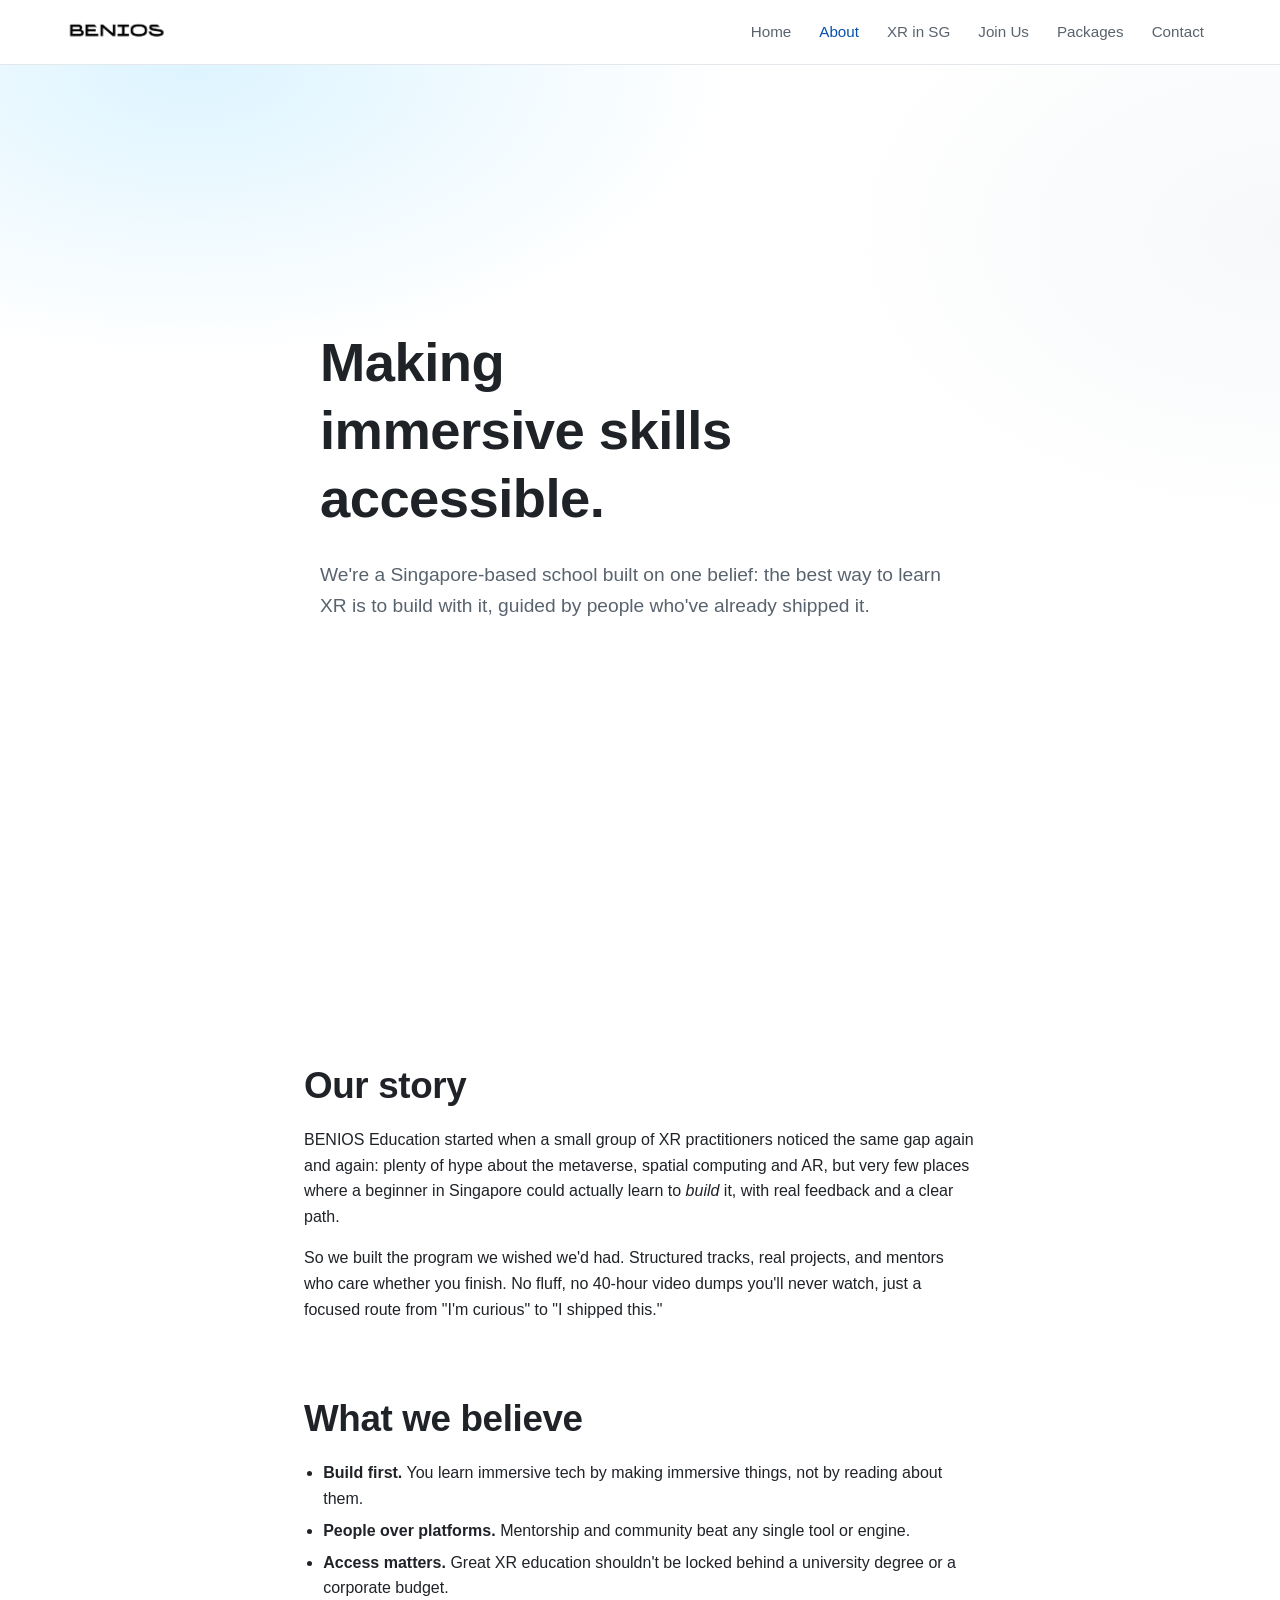
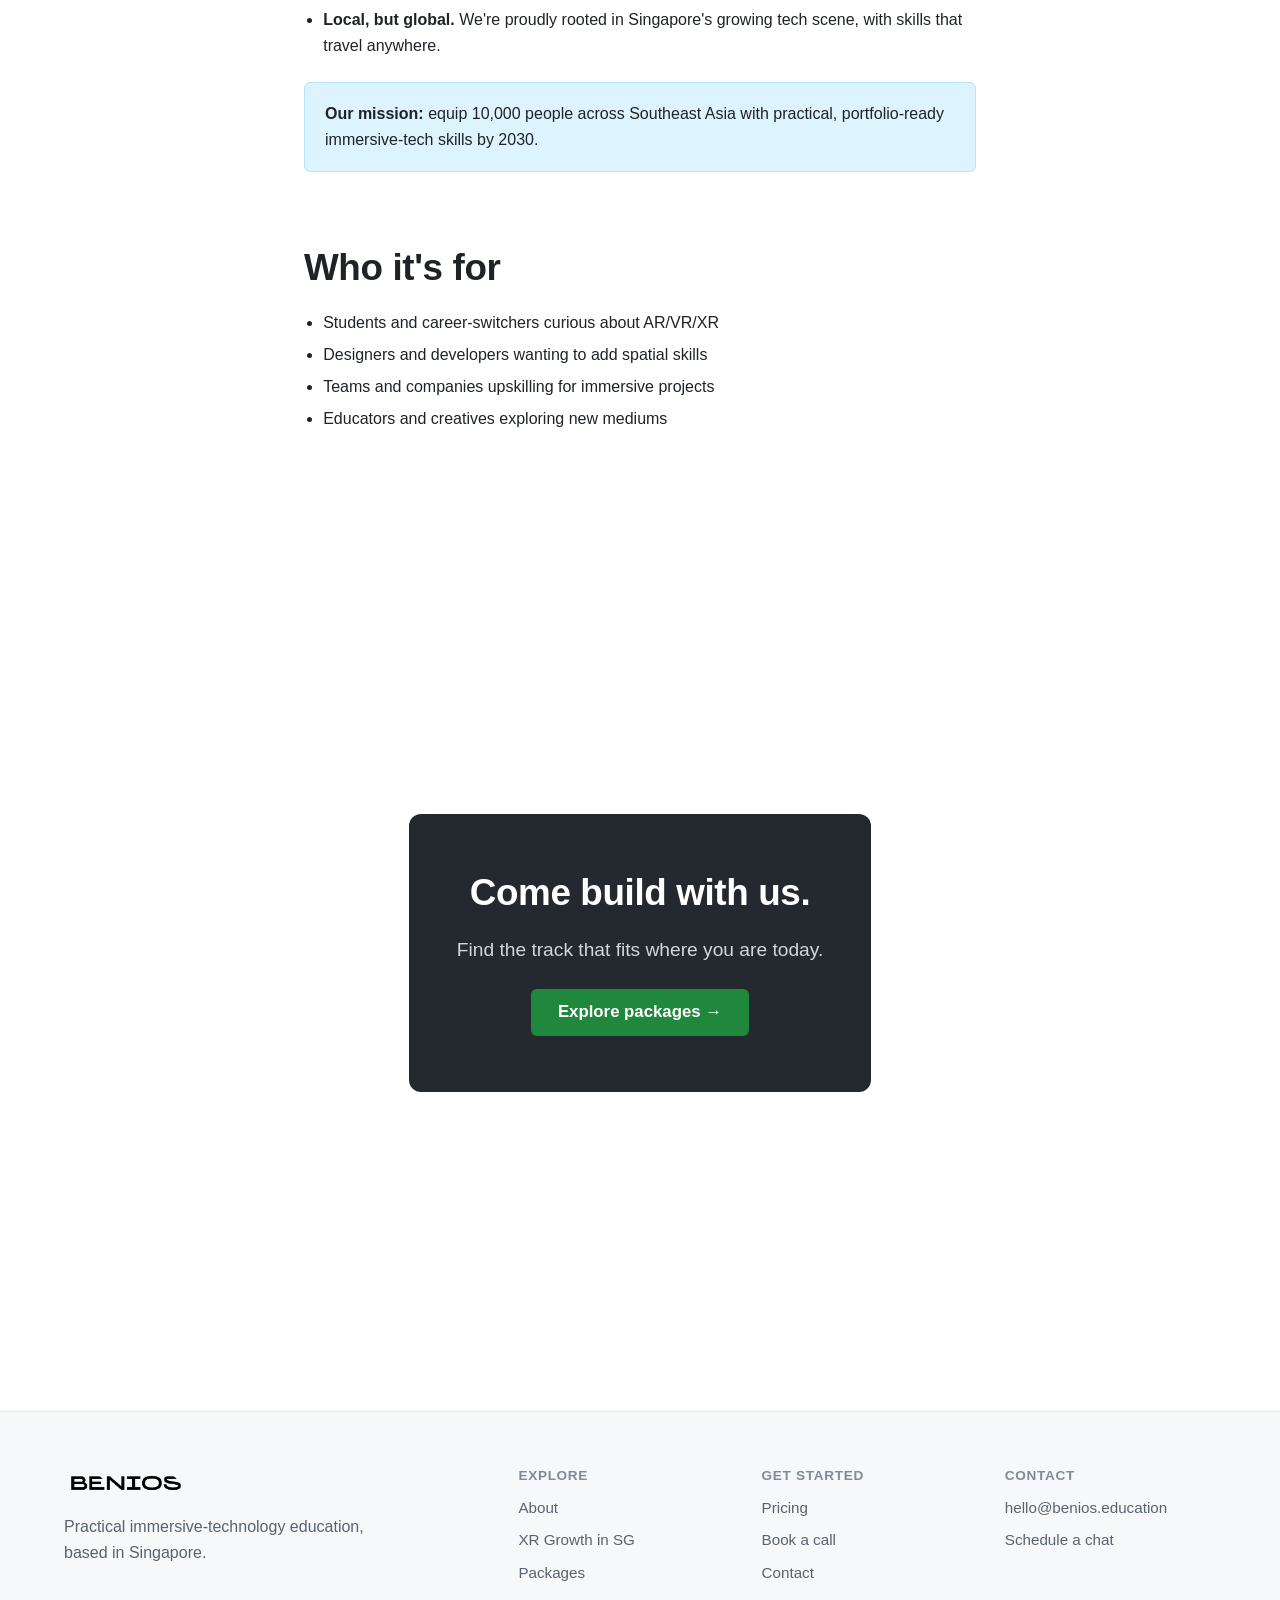
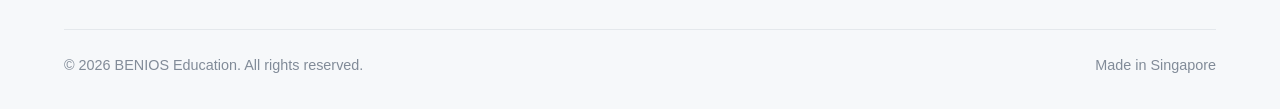
==== commit 311be52d: "Rework snapping to gentle settle-based; add Join Us hub + audience pages content Snap engine (all pa" ====
--- a/about.html
+++ b/about.html
@@ -17,9 +17,7 @@
         <a href="index.html">Home</a>
         <a href="about.html" class="active">About</a>
         <a href="xr-growth.html">XR in SG</a>
-        <a href="parents.html">Parents</a>
-        <a href="companies.html">Companies</a>
-        <a href="museum.html">Museum</a>
+        <a href="join.html">Join Us</a>
         <a href="packages.html">Packages</a>
         <a href="book.html">Contact</a>
       </nav>
--- a/assets/styles.css
+++ b/assets/styles.css
@@ -208,6 +208,38 @@
 .prose li { margin: .4em 0; }
 .callout { background: var(--accent-subtle); border: 1px solid var(--accent-muted); border-radius: var(--radius); padding: 18px 20px; margin: 24px 0; }
 .embed-wrap { border: 1px solid var(--border); border-radius: var(--radius-lg); overflow: hidden; box-shadow: var(--shadow-sm); background: #fff; }
+
+/* ---------- Bento (audience / Join Us) ---------- */
+.bento { display: grid; grid-template-columns: repeat(3, 1fr); gap: 24px; align-items: stretch; }
+.bento .card { display: flex; flex-direction: column; }
+.bento .card h3 { font-size: 1.35rem; }
+.bento .card .muted { flex: 1; }
+.bento .card .btn { margin-top: 18px; align-self: flex-start; }
+
+/* ---------- Image placeholders ---------- */
+.ph { background: var(--canvas-inset); border: 1px dashed var(--border); border-radius: var(--radius); display: grid; place-items: center; color: var(--fg-subtle); font-size: .85rem; text-align: center; padding: 16px; min-height: 180px; }
+.ph-gallery { display: grid; grid-template-columns: 1fr 1fr; gap: 16px; }
+
+/* ---------- Chips (partner / client lists) ---------- */
+.chips { display: flex; flex-wrap: wrap; gap: 8px; }
+.chips.center { justify-content: center; }
+.chip { background: var(--canvas-subtle); border: 1px solid var(--border-muted); border-radius: 999px; padding: 7px 15px; font-size: .9rem; color: var(--fg-muted); }
+
+/* ---------- FAQ ---------- */
+.faq { border-bottom: 1px solid var(--border-muted); padding: 18px 0; }
+.faq summary { font-weight: 600; cursor: pointer; list-style: none; display: flex; justify-content: space-between; gap: 16px; }
+.faq summary::after { content: "+"; color: var(--accent); font-weight: 700; }
+.faq[open] summary::after { content: "–"; }
+.faq p { margin: 12px 0 0; color: var(--fg-muted); }
+
+/* ---------- Simple check list ---------- */
+.ticks { list-style: none; padding: 0; margin: 0; display: grid; gap: 10px; }
+.ticks li { display: flex; gap: 10px; align-items: flex-start; }
+.ticks li::before { content: "✓"; color: var(--success); font-weight: 800; flex: none; }
+
+@media (max-width: 900px) {
+  .bento { grid-template-columns: 1fr; }
+}
 
 /* ============================================================
    Scroll reveal (stats + sections on the landing page)
